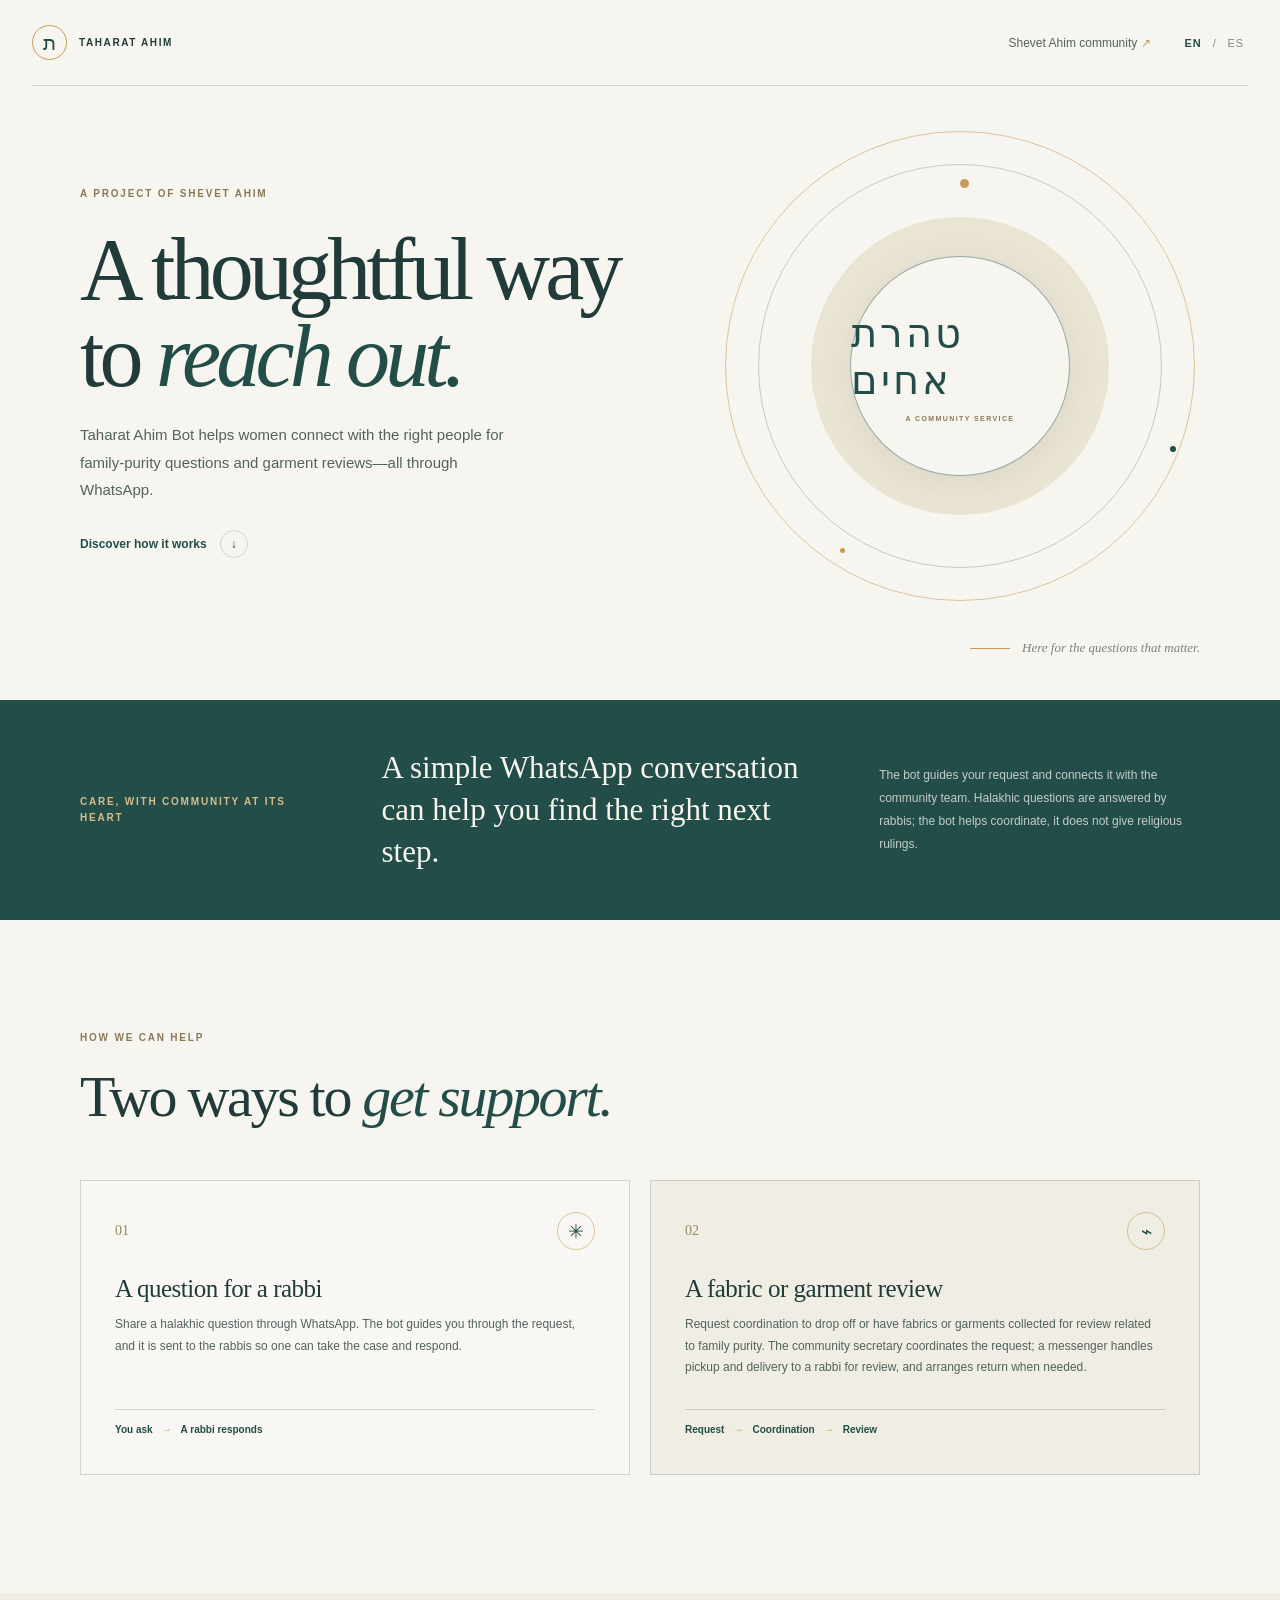
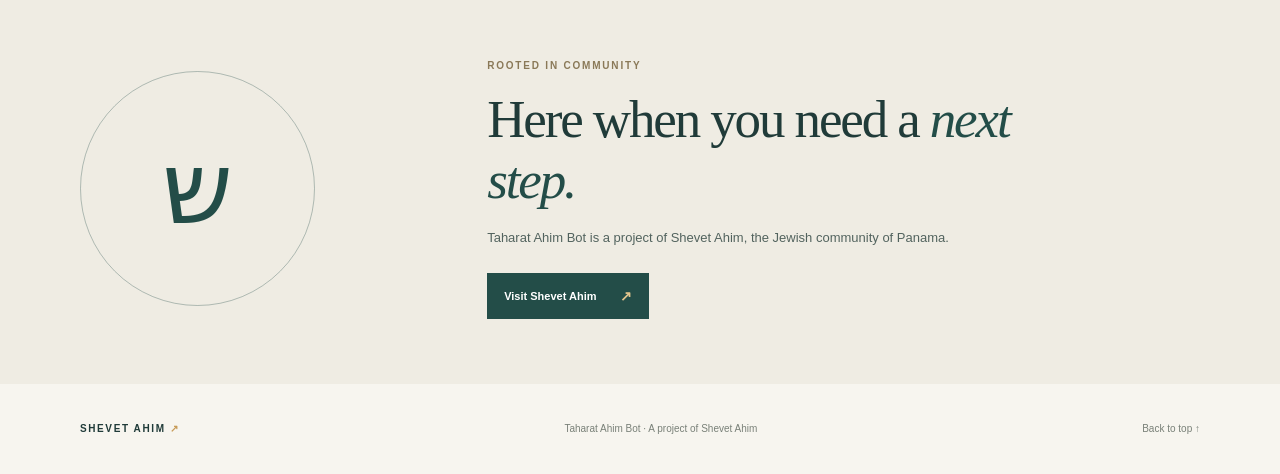
==== index.html @ 083ca439 "Add Taharat Ahim bilingual landing page" ====
<!doctype html>
<html lang="en">
  <head>
    <meta charset="utf-8" />
    <meta name="viewport" content="width=device-width, initial-scale=1" />
    <meta
      name="description"
      content="Taharat Ahim Bot is a project of Shevet Ahim, helping coordinate family-purity questions and garment reviews through WhatsApp."
    />
    <meta name="theme-color" content="#f7f5ef" />
    <meta property="og:type" content="website" />
    <meta property="og:title" content="Taharat Ahim Bot — A project of Shevet Ahim" />
    <meta
      property="og:description"
      content="A community service for family-purity questions and garment reviews, coordinated through WhatsApp."
    />
    <title>Taharat Ahim Bot — A project of Shevet Ahim</title>
    <link rel="icon" href="favicon.svg" type="image/svg+xml" />
    <link rel="stylesheet" href="styles.css" />
    <script src="script.js" defer></script>
  </head>
  <body>
    <a class="skip-link" href="#main">
      <span data-copy="en">Skip to content</span>
      <span data-copy="es" hidden>Saltar al contenido</span>
    </a>

    <header class="topbar">
      <a class="wordmark" href="#top" aria-label="Taharat Ahim Bot">
        <span class="wordmark-mark" aria-hidden="true">ת</span>
        <span class="wordmark-name">TAHARAT AHIM</span>
      </a>

      <div class="topbar-right">
        <a class="community-link" href="https://shevetahim.com/" target="_blank" rel="noopener noreferrer">
          <span data-copy="en">Shevet Ahim community <span aria-hidden="true">↗</span></span>
          <span data-copy="es" hidden>Comunidad Shevet Ahim <span aria-hidden="true">↗</span></span>
        </a>
        <div class="language-switch" role="group" aria-label="Choose language" data-label-en="Choose language" data-label-es="Elegir idioma">
          <button type="button" data-language="en" aria-label="English" aria-pressed="true" lang="en">EN</button>
          <span aria-hidden="true">/</span>
          <button type="button" data-language="es" aria-label="Español" aria-pressed="false" lang="es">ES</button>
        </div>
      </div>
    </header>

    <main id="main">
      <section class="hero section-wrap" id="top" aria-labelledby="hero-title">
        <div class="hero-copy">
          <p class="eyebrow">
            <span data-copy="en">A project of Shevet Ahim</span>
            <span data-copy="es" hidden>Un proyecto de Shevet Ahim</span>
          </p>
          <h1 id="hero-title">
            <span data-copy="en">A thoughtful way<br />to <em>reach out.</em></span>
            <span data-copy="es" hidden>Una forma cercana<br />de <em>pedir orientación.</em></span>
          </h1>
          <p class="hero-intro">
            <span data-copy="en">Taharat Ahim Bot helps women connect with the right people for family-purity questions and garment reviews—all through WhatsApp.</span>
            <span data-copy="es" hidden>Taharat Ahim Bot ayuda a las mujeres a comunicarse con las personas indicadas para consultas de pureza familiar y revisión de prendas, a través de WhatsApp.</span>
          </p>
          <a class="text-link" href="#how-it-works">
            <span data-copy="en">Discover how it works</span>
            <span data-copy="es" hidden>Descubre cómo funciona</span>
            <span class="link-arrow" aria-hidden="true">↓</span>
          </a>
        </div>

        <div class="hero-art" aria-hidden="true">
          <div class="art-sun"></div>
          <div class="art-ring art-ring-one"></div>
          <div class="art-ring art-ring-two"></div>
          <div class="art-center">
            <span class="art-hebrew">טהרת אחים</span>
            <span class="art-caption">
              <span data-copy="en">A COMMUNITY SERVICE</span>
              <span data-copy="es" hidden>UN SERVICIO COMUNITARIO</span>
            </span>
          </div>
          <span class="art-dot art-dot-one"></span>
          <span class="art-dot art-dot-two"></span>
          <span class="art-dot art-dot-three"></span>
        </div>

        <div class="hero-footnote">
          <span class="footnote-line" aria-hidden="true"></span>
          <span data-copy="en">Here for the questions that matter.</span>
          <span data-copy="es" hidden>Para las preguntas que importan.</span>
        </div>
      </section>

      <section class="intro-band" aria-labelledby="community-heading">
        <div class="section-wrap intro-band-inner">
          <p class="section-kicker" id="community-heading">
            <span data-copy="en">Care, with community at its heart</span>
            <span data-copy="es" hidden>Una comunidad que acompaña</span>
          </p>
          <p class="intro-statement">
            <span data-copy="en">A simple WhatsApp conversation can help you find the right next step.</span>
            <span data-copy="es" hidden>Una conversación sencilla por WhatsApp puede ayudarte a encontrar el siguiente paso.</span>
          </p>
          <p class="intro-detail">
            <span data-copy="en">The bot guides your request and connects it with the community team. Halakhic questions are answered by rabbis; the bot helps coordinate, it does not give religious rulings.</span>
            <span data-copy="es" hidden>El bot guía tu solicitud y la conecta con el equipo de la comunidad. Los rabinos responden las consultas halájicas; el bot ayuda a coordinar, no da dictámenes religiosos.</span>
          </p>
        </div>
      </section>

      <section class="services section-wrap" id="how-it-works" aria-labelledby="services-title">
        <div class="section-heading">
          <p class="eyebrow">
            <span data-copy="en">How we can help</span>
            <span data-copy="es" hidden>En qué podemos ayudarte</span>
          </p>
          <h2 id="services-title">
            <span data-copy="en">Two ways to <em>get support.</em></span>
            <span data-copy="es" hidden>Dos formas de recibir <em>acompañamiento.</em></span>
          </h2>
        </div>

        <div class="service-grid">
          <article class="service-card">
            <div class="card-topline"><span>01</span><span class="card-icon" aria-hidden="true">✳</span></div>
            <h3>
              <span data-copy="en">A question for a rabbi</span>
              <span data-copy="es" hidden>Una consulta para los rabinos</span>
            </h3>
            <p>
              <span data-copy="en">Share a halakhic question through WhatsApp. The bot guides you through the request, and it is sent to the rabbis so one can take the case and respond.</span>
              <span data-copy="es" hidden>Envía una consulta halájica por WhatsApp. El bot te guía para presentarla y la hace llegar a los rabinos, para que uno de ellos tome el caso y responda.</span>
            </p>
            <div class="card-path">
              <span data-copy="en">You ask</span><span data-copy="es" hidden>Consultas</span>
              <span aria-hidden="true">→</span>
              <span data-copy="en">A rabbi responds</span><span data-copy="es" hidden>Responde un rabino</span>
            </div>
          </article>

          <article class="service-card service-card-warm">
            <div class="card-topline"><span>02</span><span class="card-icon" aria-hidden="true">⌁</span></div>
            <h3>
              <span data-copy="en">A fabric or garment review</span>
              <span data-copy="es" hidden>Revisión de telas o prendas</span>
            </h3>
            <p>
              <span data-copy="en">Request coordination to drop off or have fabrics or garments collected for review related to family purity. The community secretary coordinates the request; a messenger handles pickup and delivery to a rabbi for review, and arranges return when needed.</span>
              <span data-copy="es" hidden>Solicita coordinar la entrega o recogida de telas o prendas para su revisión en asuntos de pureza familiar. La secretaría coordina la solicitud; un mensajero recoge y entrega la prenda al rabino para su revisión y coordina la devolución cuando sea necesario.</span>
            </p>
            <div class="card-path">
              <span data-copy="en">Request</span><span data-copy="es" hidden>Solicitud</span>
              <span aria-hidden="true">→</span>
              <span data-copy="en">Coordination</span><span data-copy="es" hidden>Coordinación</span>
              <span aria-hidden="true">→</span>
              <span data-copy="en">Review</span><span data-copy="es" hidden>Revisión</span>
            </div>
          </article>
        </div>
      </section>

      <section class="closing-band">
        <div class="section-wrap closing-inner">
          <div class="closing-mark" aria-hidden="true">ש</div>
          <div>
            <p class="eyebrow">
              <span data-copy="en">Rooted in community</span>
              <span data-copy="es" hidden>Al servicio de la comunidad</span>
            </p>
            <h2>
              <span data-copy="en">Here when you need a <em>next step.</em></span>
              <span data-copy="es" hidden>Aquí cuando necesites dar el <em>siguiente paso.</em></span>
            </h2>
            <p class="closing-copy">
              <span data-copy="en">Taharat Ahim Bot is a project of Shevet Ahim, the Jewish community of Panama.</span>
              <span data-copy="es" hidden>Taharat Ahim Bot es un proyecto de Shevet Ahim, la comunidad hebrea de Panamá.</span>
            </p>
            <a class="button-link" href="https://shevetahim.com/" target="_blank" rel="noopener noreferrer">
              <span data-copy="en">Visit Shevet Ahim</span>
              <span data-copy="es" hidden>Visita Shevet Ahim</span>
              <span aria-hidden="true">↗</span>
            </a>
          </div>
        </div>
      </section>
    </main>

    <footer class="footer section-wrap">
      <a class="footer-brand" href="https://shevetahim.com/" target="_blank" rel="noopener noreferrer">SHEVET AHIM <span aria-hidden="true">↗</span></a>
      <p>
        <span data-copy="en">Taharat Ahim Bot · A project of Shevet Ahim</span>
        <span data-copy="es" hidden>Taharat Ahim Bot · Un proyecto de Shevet Ahim</span>
      </p>
      <a class="footer-top" href="#top">
        <span data-copy="en">Back to top ↑</span>
        <span data-copy="es" hidden>Volver arriba ↑</span>
      </a>
    </footer>
  </body>
</html>
---- styles.css ----
:root {
  color-scheme: light;
  --paper: #f7f5ef;
  --paper-dark: #efece3;
  --ink: #203b39;
  --ink-soft: #52635e;
  --green: #234d48;
  --green-dark: #183a36;
  --gold: #c79b57;
  --line: rgba(32, 59, 57, 0.18);
  --serif: "Iowan Old Style", "Palatino Linotype", "Book Antiqua", Georgia, serif;
  --sans: "Avenir Next", Avenir, "Segoe UI", sans-serif;
}

*,
*::before,
*::after {
  box-sizing: border-box;
}

html {
  scroll-behavior: smooth;
}

body {
  margin: 0;
  background: var(--paper);
  color: var(--ink);
  font-family: var(--sans);
  -webkit-font-smoothing: antialiased;
}

button,
a {
  color: inherit;
  font: inherit;
}

a {
  text-decoration-thickness: 1px;
  text-underline-offset: 4px;
}

a:focus-visible,
button:focus-visible {
  outline: 3px solid var(--gold);
  outline-offset: 4px;
}

.skip-link {
  position: absolute;
  z-index: 10;
  top: 0.75rem;
  left: 0.75rem;
  padding: 0.75rem 1rem;
  transform: translateY(-150%);
  background: white;
  color: var(--ink);
}

.skip-link:focus {
  transform: translateY(0);
}

.section-wrap {
  width: min(1120px, calc(100% - 64px));
  margin-inline: auto;
}

.topbar {
  width: min(1320px, calc(100% - 64px));
  min-height: 86px;
  margin: 0 auto;
  display: flex;
  align-items: center;
  justify-content: space-between;
  border-bottom: 1px solid var(--line);
}

.wordmark {
  display: inline-flex;
  align-items: center;
  gap: 12px;
  text-decoration: none;
}

.wordmark-mark {
  display: grid;
  width: 35px;
  height: 35px;
  place-items: center;
  border: 1px solid var(--gold);
  border-radius: 50%;
  color: var(--green);
  font-family: var(--serif);
  font-size: 20px;
}

.wordmark-name,
.footer-brand {
  font-size: 10px;
  font-weight: 700;
  letter-spacing: 0.16em;
}

.topbar-right {
  display: flex;
  align-items: center;
  gap: 30px;
}

.community-link {
  color: var(--ink-soft);
  font-size: 12px;
  text-decoration: none;
}

.community-link span span {
  color: var(--gold);
}

.language-switch {
  display: inline-flex;
  align-items: center;
  gap: 7px;
  color: #8b9189;
  font-size: 11px;
  letter-spacing: 0.08em;
}

.language-switch button {
  padding: 7px 4px;
  border: 0;
  background: transparent;
  color: #838a82;
  cursor: pointer;
  font-size: 11px;
  letter-spacing: inherit;
}

.language-switch button[aria-pressed="true"] {
  color: var(--green);
  font-weight: 700;
}

.hero {
  position: relative;
  display: grid;
  min-height: 570px;
  grid-template-columns: 1fr 0.9fr;
  align-items: center;
  padding-top: 40px;
  padding-bottom: 94px;
}

.hero-copy {
  position: relative;
  z-index: 1;
  padding-top: 12px;
}

.eyebrow,
.section-kicker {
  margin: 0;
  color: #8a7958;
  font-size: 10px;
  font-weight: 700;
  letter-spacing: 0.18em;
  line-height: 1.6;
  text-transform: uppercase;
}

h1,
h2,
h3,
p {
  margin-top: 0;
}

.hero h1 {
  margin: 24px 0 21px;
  font-family: var(--serif);
  font-size: clamp(56px, 7vw, 88px);
  font-weight: 500;
  letter-spacing: -0.055em;
  line-height: 0.99;
}

h1 em,
h2 em {
  color: var(--green);
  font-weight: 500;
}

.hero-intro {
  max-width: 430px;
  margin-bottom: 26px;
  color: var(--ink-soft);
  font-size: 15px;
  line-height: 1.85;
}

.text-link {
  display: inline-flex;
  align-items: center;
  gap: 13px;
  color: var(--green);
  font-size: 12px;
  font-weight: 700;
  text-decoration: none;
}

.link-arrow {
  display: grid;
  width: 28px;
  height: 28px;
  place-items: center;
  border: 1px solid var(--line);
  border-radius: 50%;
  transition: transform 180ms ease;
}

.text-link:hover .link-arrow {
  transform: translateY(3px);
}

.hero-art {
  position: relative;
  width: min(100%, 480px);
  aspect-ratio: 1;
  justify-self: end;
  display: grid;
  place-items: center;
}

.art-sun {
  position: absolute;
  width: 62%;
  aspect-ratio: 1;
  border-radius: 50%;
  background: #e5dec9;
  opacity: 0.72;
}

.art-ring {
  position: absolute;
  border: 1px solid rgba(35, 77, 72, 0.25);
  border-radius: 50%;
}

.art-ring-one {
  width: 84%;
  aspect-ratio: 1;
}

.art-ring-two {
  width: 98%;
  aspect-ratio: 1;
  border-color: rgba(199, 155, 87, 0.55);
}

.art-center {
  position: relative;
  z-index: 1;
  display: flex;
  width: 46%;
  aspect-ratio: 1;
  flex-direction: column;
  align-items: center;
  justify-content: center;
  gap: 11px;
  border: 1px solid rgba(35, 77, 72, 0.45);
  border-radius: 50%;
  background: var(--paper);
  box-shadow: 0 8px 35px rgba(35, 77, 72, 0.08);
}

.art-hebrew {
  color: var(--green);
  font-family: var(--serif);
  font-size: clamp(24px, 4vw, 40px);
  letter-spacing: 0.08em;
}

.art-caption {
  color: #8a7958;
  font-size: 7px;
  font-weight: 700;
  letter-spacing: 0.2em;
}

.art-dot {
  position: absolute;
  z-index: 2;
  width: 9px;
  height: 9px;
  border-radius: 50%;
  background: var(--gold);
}

.art-dot-one {
  top: 11%;
  left: 50%;
}

.art-dot-two {
  right: 5%;
  bottom: 32%;
  width: 6px;
  height: 6px;
  background: var(--green);
}

.art-dot-three {
  bottom: 11%;
  left: 25%;
  width: 5px;
  height: 5px;
}

.hero-footnote {
  position: absolute;
  right: 0;
  bottom: 44px;
  display: flex;
  align-items: center;
  gap: 12px;
  color: #7c837a;
  font-family: var(--serif);
  font-size: 13px;
  font-style: italic;
}

.footnote-line {
  display: inline-block;
  width: 40px;
  height: 1px;
  background: var(--gold);
}

.intro-band {
  background: var(--green);
  color: #f8f6ef;
}

.intro-band-inner {
  display: grid;
  min-height: 220px;
  grid-template-columns: 0.7fr 1.25fr 0.9fr;
  align-items: center;
  gap: 52px;
  padding-block: 42px;
}

.intro-band .section-kicker {
  color: #d8bd8e;
}

.intro-statement {
  margin: 0;
  font-family: var(--serif);
  font-size: clamp(22px, 2.6vw, 31px);
  line-height: 1.35;
}

.intro-detail {
  margin: 0;
  color: rgba(248, 246, 239, 0.76);
  font-size: 12px;
  line-height: 1.9;
}

.services {
  padding-top: 110px;
  padding-bottom: 118px;
}

.section-heading {
  max-width: 600px;
  margin-bottom: 50px;
}

.section-heading h2,
.closing-inner h2 {
  margin: 18px 0 0;
  font-family: var(--serif);
  font-size: clamp(38px, 5vw, 58px);
  font-weight: 500;
  letter-spacing: -0.04em;
  line-height: 1.14;
}

.service-grid {
  display: grid;
  grid-template-columns: repeat(2, minmax(0, 1fr));
  gap: 20px;
}

.service-card {
  min-height: 295px;
  padding: 31px 34px 27px;
  border: 1px solid var(--line);
  background: rgba(255, 255, 255, 0.21);
}

.service-card-warm {
  background: #f0ede4;
}

.card-topline {
  display: flex;
  align-items: center;
  justify-content: space-between;
  color: #998865;
  font-family: var(--serif);
  font-size: 14px;
}

.card-icon {
  display: grid;
  width: 38px;
  height: 38px;
  place-items: center;
  border: 1px solid rgba(199, 155, 87, 0.58);
  border-radius: 50%;
  color: var(--green);
  font-size: 19px;
}

.service-card h3 {
  margin: 25px 0 11px;
  font-family: var(--serif);
  font-size: 25px;
  font-weight: 500;
  letter-spacing: -0.02em;
}

.service-card > p {
  max-width: 470px;
  min-height: 76px;
  margin-bottom: 19px;
  color: var(--ink-soft);
  font-size: 12px;
  line-height: 1.8;
}

.card-path {
  display: flex;
  align-items: center;
  gap: 9px;
  padding-top: 14px;
  border-top: 1px solid var(--line);
  color: var(--green);
  font-size: 10px;
  font-weight: 700;
}

.card-path [aria-hidden="true"] {
  color: var(--gold);
}

.closing-band {
  overflow: hidden;
  background: var(--paper-dark);
}

.closing-inner {
  position: relative;
  display: grid;
  min-height: 340px;
  grid-template-columns: 0.72fr 1.5fr;
  align-items: center;
  gap: 65px;
  padding-block: 65px;
}

.closing-mark {
  display: grid;
  width: min(100%, 235px);
  aspect-ratio: 1;
  place-items: center;
  border: 1px solid rgba(35, 77, 72, 0.32);
  border-radius: 50%;
  color: var(--green);
  font-family: var(--serif);
  font-size: 100px;
}

.closing-inner h2 {
  max-width: 600px;
  margin-top: 15px;
  font-size: clamp(35px, 4.5vw, 53px);
}

.closing-copy {
  margin: 17px 0 23px;
  color: var(--ink-soft);
  font-size: 13px;
  line-height: 1.75;
}

.button-link {
  display: inline-flex;
  min-height: 46px;
  align-items: center;
  gap: 24px;
  padding: 0 17px;
  background: var(--green);
  color: white;
  font-size: 11px;
  font-weight: 600;
  text-decoration: none;
  transition: background 180ms ease;
}

.button-link:hover {
  background: var(--green-dark);
}

.button-link span:last-child {
  color: #e2c48d;
  font-size: 14px;
}

.footer {
  display: flex;
  min-height: 90px;
  align-items: center;
  justify-content: space-between;
  gap: 20px;
}

.footer-brand {
  text-decoration: none;
}

.footer-brand span {
  color: var(--gold);
}

.footer p,
.footer-top {
  margin: 0;
  color: #798078;
  font-size: 10px;
  text-decoration: none;
}

.footer-top:hover,
.community-link:hover {
  color: var(--green);
}

[hidden] {
  display: none !important;
}

@media (max-width: 800px) {
  .section-wrap,
  .topbar {
    width: min(100% - 40px, 600px);
  }

  .topbar {
    min-height: 74px;
  }

  .topbar-right {
    gap: 17px;
  }

  .community-link {
    display: none;
  }

  .hero {
    min-height: 0;
    grid-template-columns: 1fr 0.8fr;
    padding-top: 70px;
    padding-bottom: 100px;
  }

  .hero h1 {
    font-size: clamp(49px, 9vw, 70px);
  }

  .hero-intro {
    font-size: 13px;
  }

  .hero-art {
    width: 115%;
    margin-right: -10%;
  }

  .intro-band-inner {
    min-height: 0;
    grid-template-columns: 1fr 1.5fr;
    gap: 18px 30px;
    padding-block: 37px;
  }

  .intro-detail {
    grid-column: 2;
  }

  .services {
    padding-block: 82px;
  }

  .service-grid {
    gap: 13px;
  }

  .service-card {
    padding: 25px 22px;
  }

  .service-card > p {
    min-height: 120px;
  }

  .closing-inner {
    grid-template-columns: 0.6fr 1.5fr;
    gap: 35px;
  }

  .closing-mark {
    font-size: 75px;
  }
}

@media (max-width: 560px) {
  .section-wrap,
  .topbar {
    width: calc(100% - 40px);
  }

  .topbar {
    min-height: 68px;
  }

  .wordmark {
    gap: 9px;
  }

  .wordmark-mark {
    width: 31px;
    height: 31px;
    font-size: 18px;
  }

  .wordmark-name {
    font-size: 9px;
  }

  .hero {
    grid-template-columns: 1fr;
    padding-top: 53px;
    padding-bottom: 85px;
  }

  .hero-copy {
    padding-top: 0;
  }

  .hero h1 {
    margin-top: 19px;
    font-size: clamp(55px, 14vw, 76px);
  }

  .hero-intro {
    max-width: 370px;
    font-size: 14px;
  }

  .hero-art {
    width: min(83%, 340px);
    justify-self: center;
    margin: 30px auto 0;
  }

  .hero-footnote {
    right: 0;
    bottom: 31px;
    font-size: 12px;
  }

  .intro-band-inner {
    grid-template-columns: 1fr;
    gap: 15px;
    padding-block: 34px;
  }

  .intro-statement {
    max-width: 400px;
    font-size: 26px;
  }

  .intro-detail {
    grid-column: auto;
    font-size: 12px;
  }

  .services {
    padding-block: 72px;
  }

  .section-heading {
    margin-bottom: 31px;
  }

  .section-heading h2 {
    font-size: 43px;
  }

  .service-grid {
    grid-template-columns: 1fr;
    gap: 13px;
  }

  .service-card {
    min-height: 0;
    padding: 25px 24px 23px;
  }

  .service-card h3 {
    font-size: 24px;
  }

  .service-card > p {
    min-height: 0;
    margin-bottom: 19px;
    font-size: 12px;
  }

  .closing-inner {
    grid-template-columns: 1fr;
    gap: 27px;
    padding-block: 45px;
  }

  .closing-mark {
    width: 88px;
    font-size: 48px;
  }

  .closing-inner h2 {
    font-size: 41px;
  }

  .footer {
    min-height: 105px;
    flex-wrap: wrap;
    justify-content: space-between;
    gap: 9px 16px;
    padding-block: 20px;
  }

  .footer p {
    order: 1;
    width: 100%;
  }
}

@media (prefers-reduced-motion: reduce) {
  *,
  *::before,
  *::after {
    scroll-behavior: auto !important;
    transition-duration: 0.01ms !important;
    animation-duration: 0.01ms !important;
    animation-iteration-count: 1 !important;
  }
}
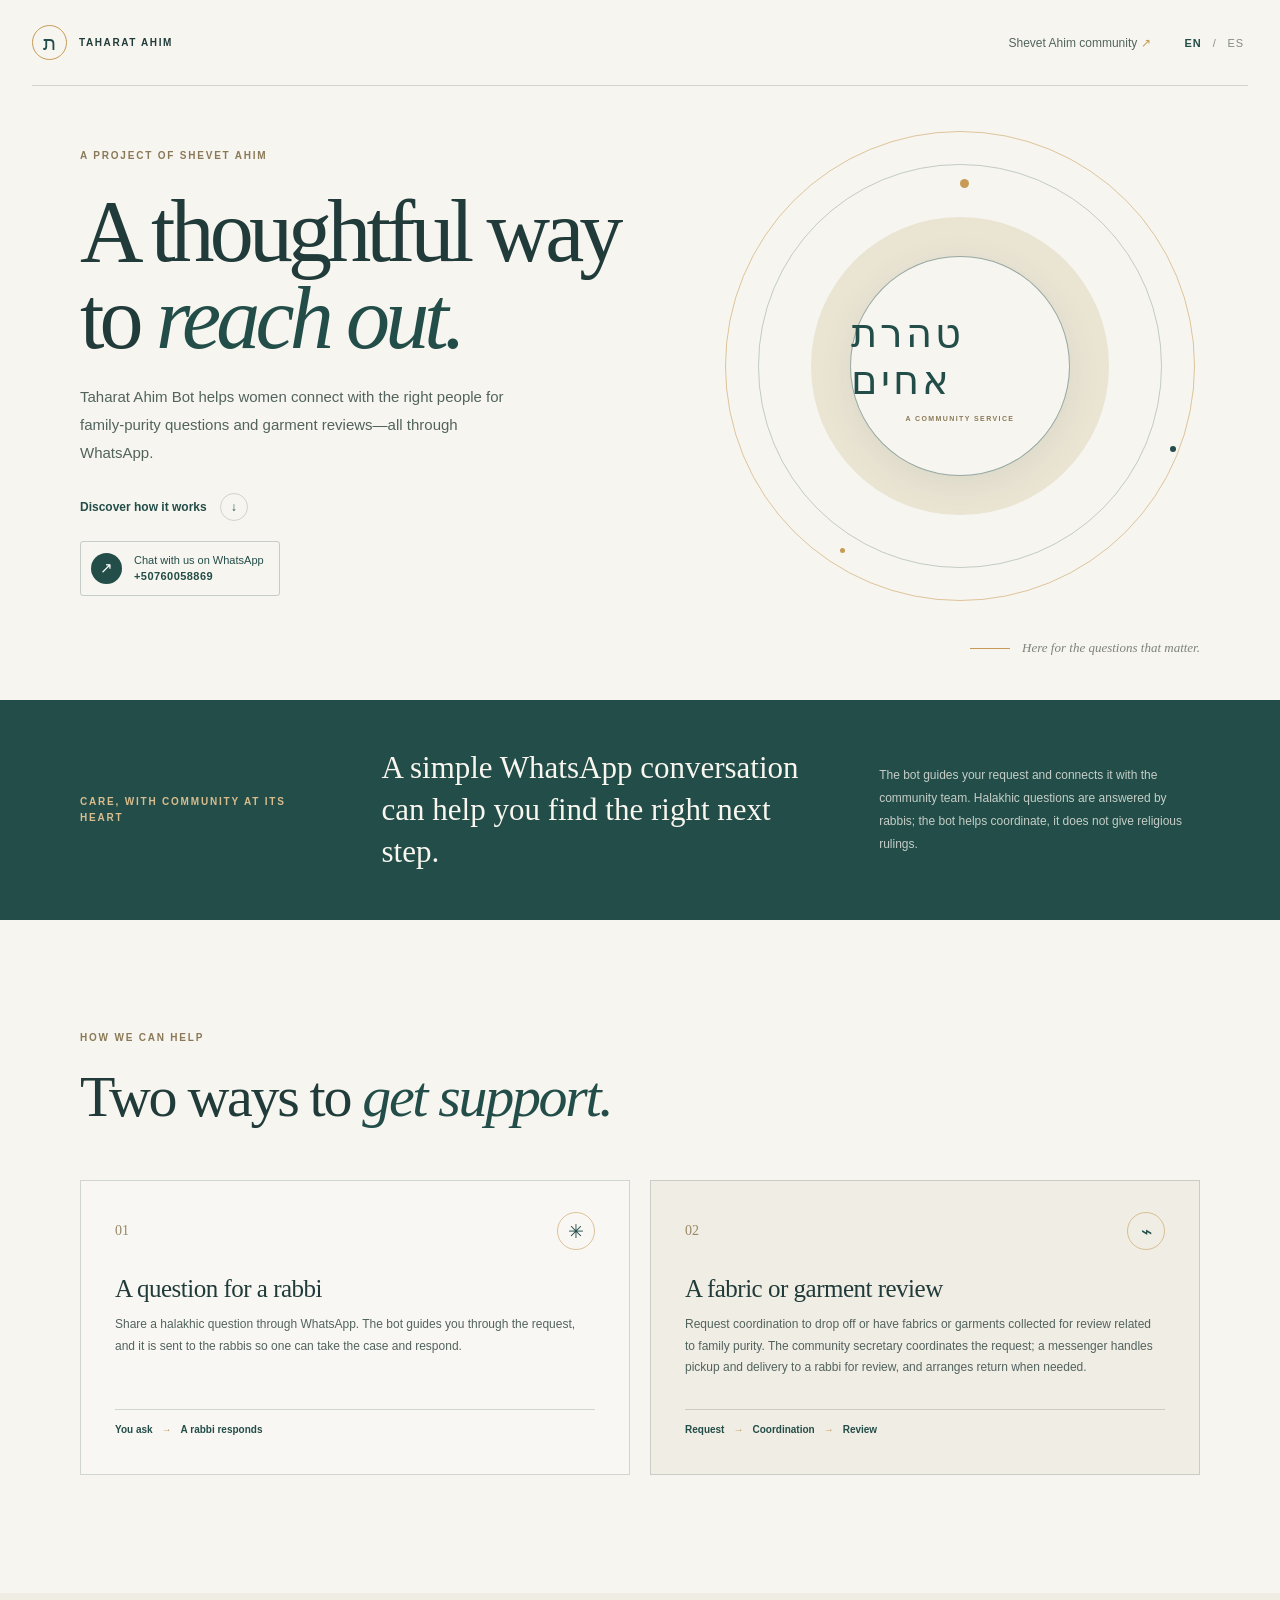
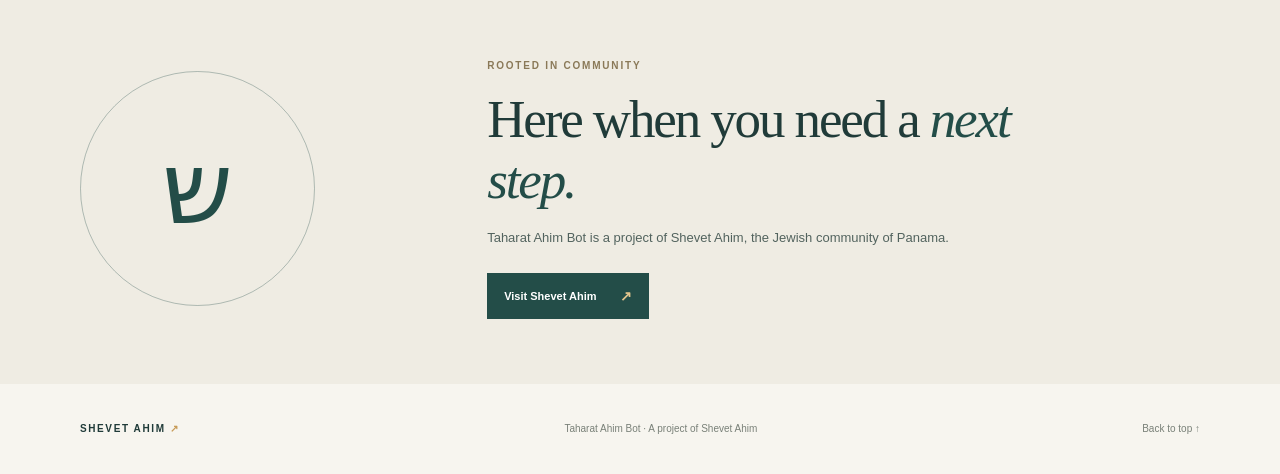
==== commit db3a47bf: "Add configurable WhatsApp contact link" ====
--- a/index.html
+++ b/index.html
@@ -17,6 +17,7 @@
     <title>Taharat Ahim Bot — A project of Shevet Ahim</title>
     <link rel="icon" href="favicon.svg" type="image/svg+xml" />
     <link rel="stylesheet" href="styles.css" />
+    <script src="config.js" defer></script>
     <script src="script.js" defer></script>
   </head>
   <body>
@@ -63,6 +64,14 @@
             <span data-copy="en">Discover how it works</span>
             <span data-copy="es" hidden>Descubre cómo funciona</span>
             <span class="link-arrow" aria-hidden="true">↓</span>
+          </a>
+          <a class="whatsapp-link" data-whatsapp-contact hidden target="_blank" rel="noopener noreferrer">
+            <span class="whatsapp-icon" aria-hidden="true">↗</span>
+            <span>
+              <span data-copy="en">Chat with us on WhatsApp</span>
+              <span data-copy="es" hidden>Escríbenos por WhatsApp</span>
+              <strong data-whatsapp-number></strong>
+            </span>
           </a>
         </div>
 
--- a/styles.css
+++ b/styles.css
@@ -224,6 +224,47 @@
   transform: translateY(3px);
 }
 
+.whatsapp-link {
+  display: flex;
+  width: fit-content;
+  max-width: 100%;
+  align-items: center;
+  gap: 12px;
+  margin-top: 20px;
+  padding: 10px 15px 10px 10px;
+  border: 1px solid rgba(35, 77, 72, 0.24);
+  border-radius: 3px;
+  color: var(--green);
+  font-size: 11px;
+  line-height: 1.5;
+  text-decoration: none;
+  transition: border-color 180ms ease, background 180ms ease;
+}
+
+.whatsapp-link:hover {
+  border-color: var(--green);
+  background: rgba(35, 77, 72, 0.045);
+}
+
+.whatsapp-icon {
+  display: grid;
+  width: 31px;
+  height: 31px;
+  flex: 0 0 auto;
+  place-items: center;
+  border-radius: 50%;
+  background: var(--green);
+  color: white;
+  font-size: 15px;
+}
+
+.whatsapp-link strong {
+  display: block;
+  font-size: 11px;
+  font-weight: 600;
+  letter-spacing: 0.04em;
+}
+
 .hero-art {
   position: relative;
   width: min(100%, 480px);
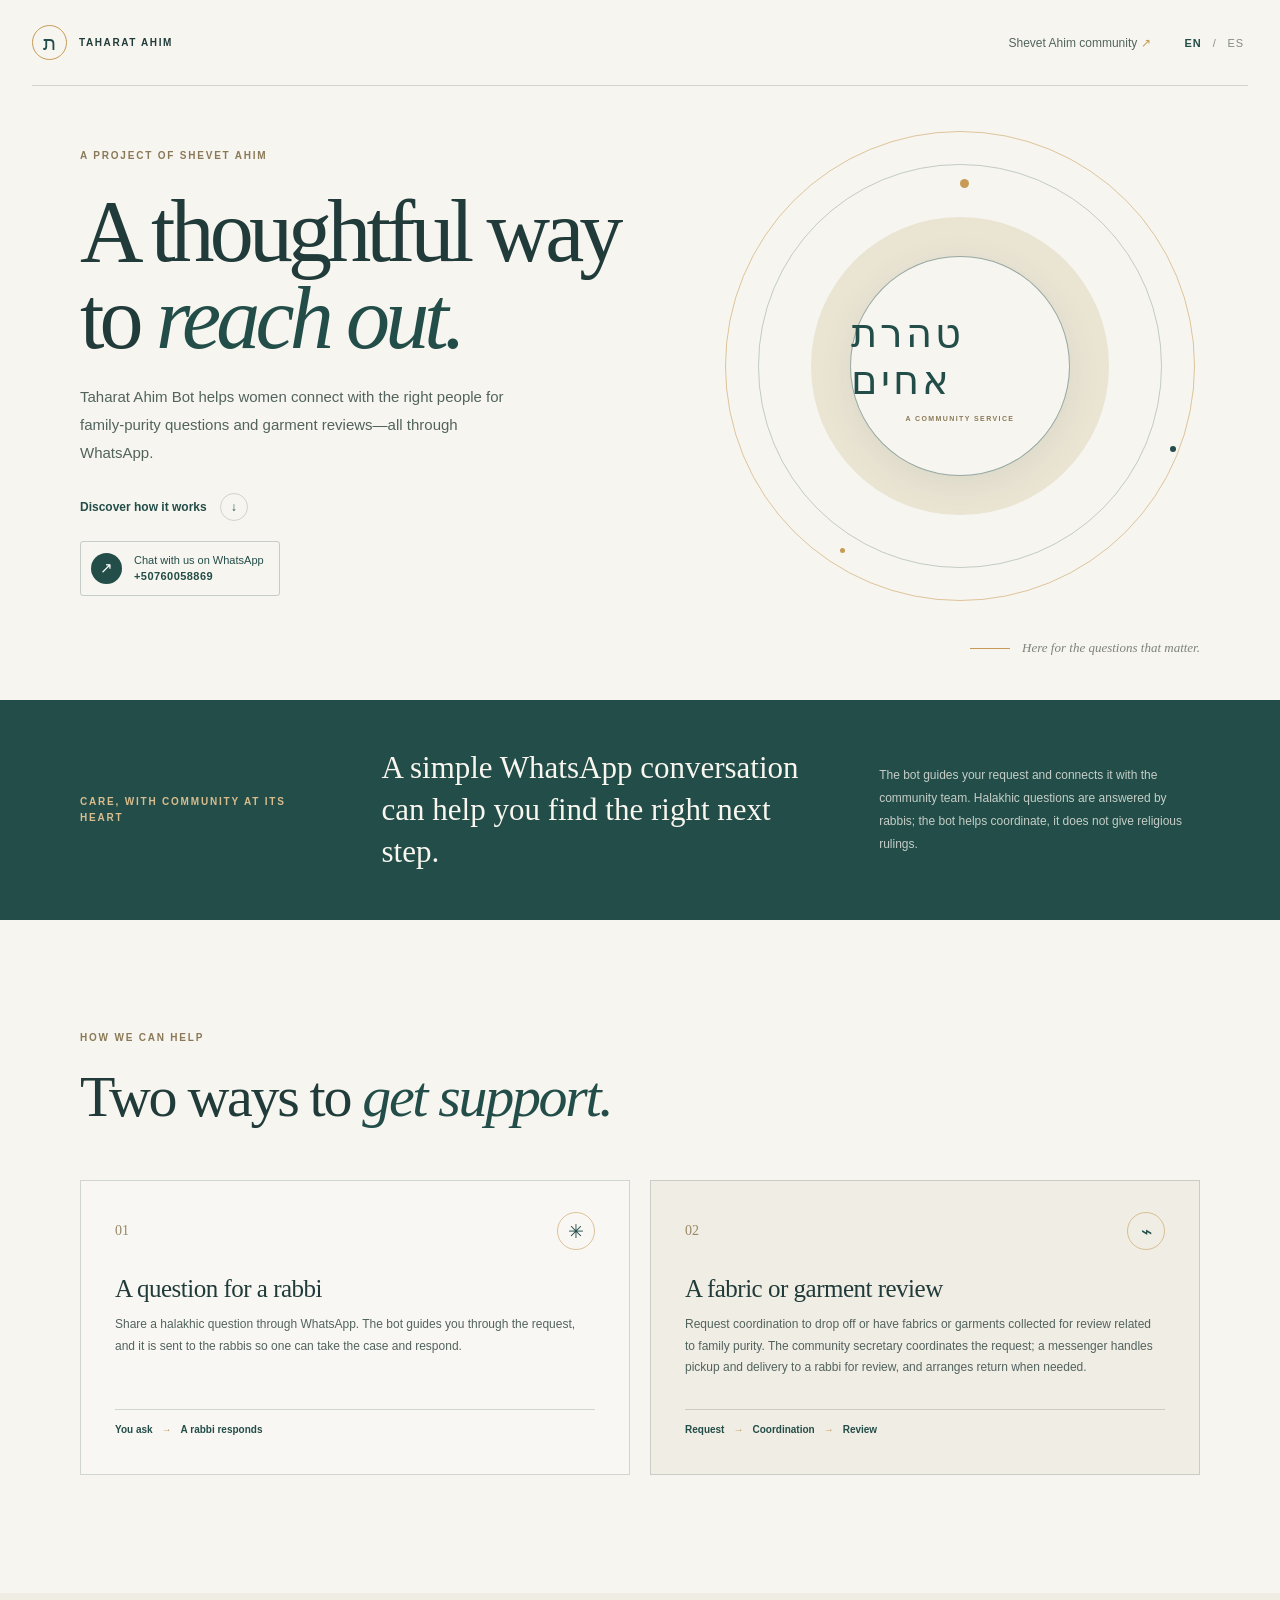
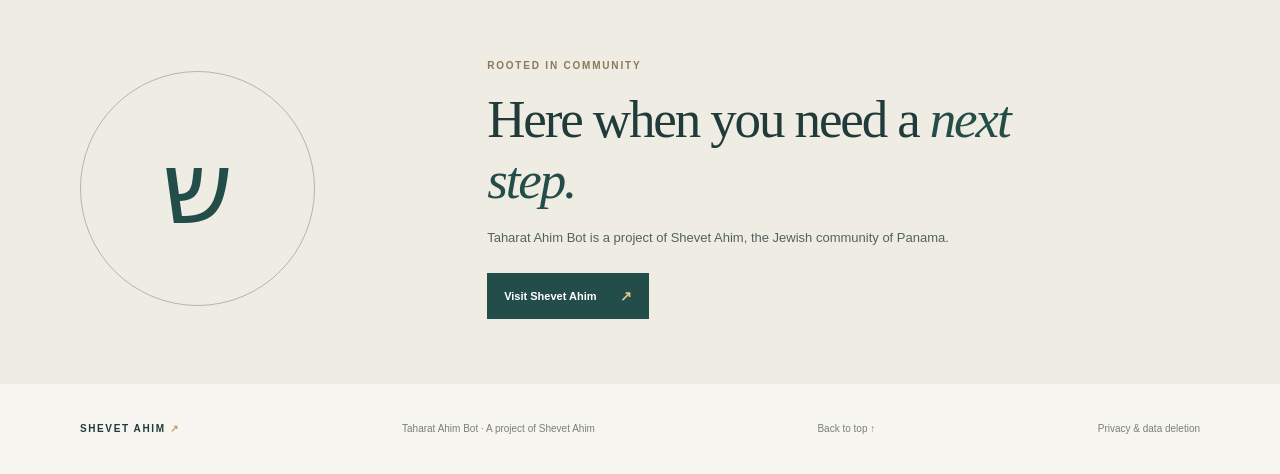
==== commit 5dbd4c53: "Add privacy and data deletion page" ====
--- a/index.html
+++ b/index.html
@@ -202,6 +202,10 @@
         <span data-copy="en">Back to top ↑</span>
         <span data-copy="es" hidden>Volver arriba ↑</span>
       </a>
+      <a class="footer-top" href="privacy.html">
+        <span data-copy="en">Privacy &amp; data deletion</span>
+        <span data-copy="es" hidden>Privacidad y eliminación de datos</span>
+      </a>
     </footer>
   </body>
 </html>
--- a/styles.css
+++ b/styles.css
@@ -592,6 +592,73 @@
   color: var(--green);
 }
 
+.privacy-hero {
+  padding-top: 92px;
+  padding-bottom: 68px;
+  border-bottom: 1px solid var(--line);
+}
+
+.privacy-hero h1 {
+  max-width: 850px;
+  margin: 21px 0 18px;
+  font-family: var(--serif);
+  font-size: clamp(48px, 7vw, 76px);
+  font-weight: 500;
+  letter-spacing: -0.05em;
+  line-height: 1.05;
+}
+
+.privacy-hero h1 em {
+  color: var(--green);
+  font-weight: 500;
+}
+
+.privacy-intro {
+  max-width: 620px;
+  margin-bottom: 0;
+  color: var(--ink-soft);
+  font-size: 15px;
+  line-height: 1.85;
+}
+
+.privacy-content {
+  max-width: 820px;
+  padding-block: 22px 86px;
+}
+
+.privacy-section {
+  padding-block: 38px 32px;
+  border-bottom: 1px solid var(--line);
+}
+
+.privacy-section h2 {
+  margin: 11px 0 18px;
+  font-family: var(--serif);
+  font-size: clamp(30px, 4vw, 40px);
+  font-weight: 500;
+  letter-spacing: -0.035em;
+  line-height: 1.2;
+}
+
+.privacy-section > p:not(.section-kicker) {
+  max-width: 720px;
+  margin-bottom: 16px;
+  color: var(--ink-soft);
+  font-size: 14px;
+  line-height: 1.9;
+}
+
+.privacy-section strong {
+  color: var(--green-dark);
+  font-weight: 700;
+}
+
+.privacy-note {
+  padding: 17px 20px;
+  border-left: 2px solid var(--gold);
+  background: rgba(239, 236, 227, 0.7);
+}
+
 [hidden] {
   display: none !important;
 }
@@ -693,6 +760,31 @@
 
   .wordmark-name {
     font-size: 9px;
+  }
+
+  .privacy-hero {
+    padding-top: 63px;
+    padding-bottom: 47px;
+  }
+
+  .privacy-hero h1 {
+    font-size: clamp(43px, 12vw, 60px);
+  }
+
+  .privacy-intro {
+    font-size: 14px;
+  }
+
+  .privacy-content {
+    padding-bottom: 55px;
+  }
+
+  .privacy-section {
+    padding-block: 31px 25px;
+  }
+
+  .privacy-section > p:not(.section-kicker) {
+    font-size: 13px;
   }
 
   .hero {
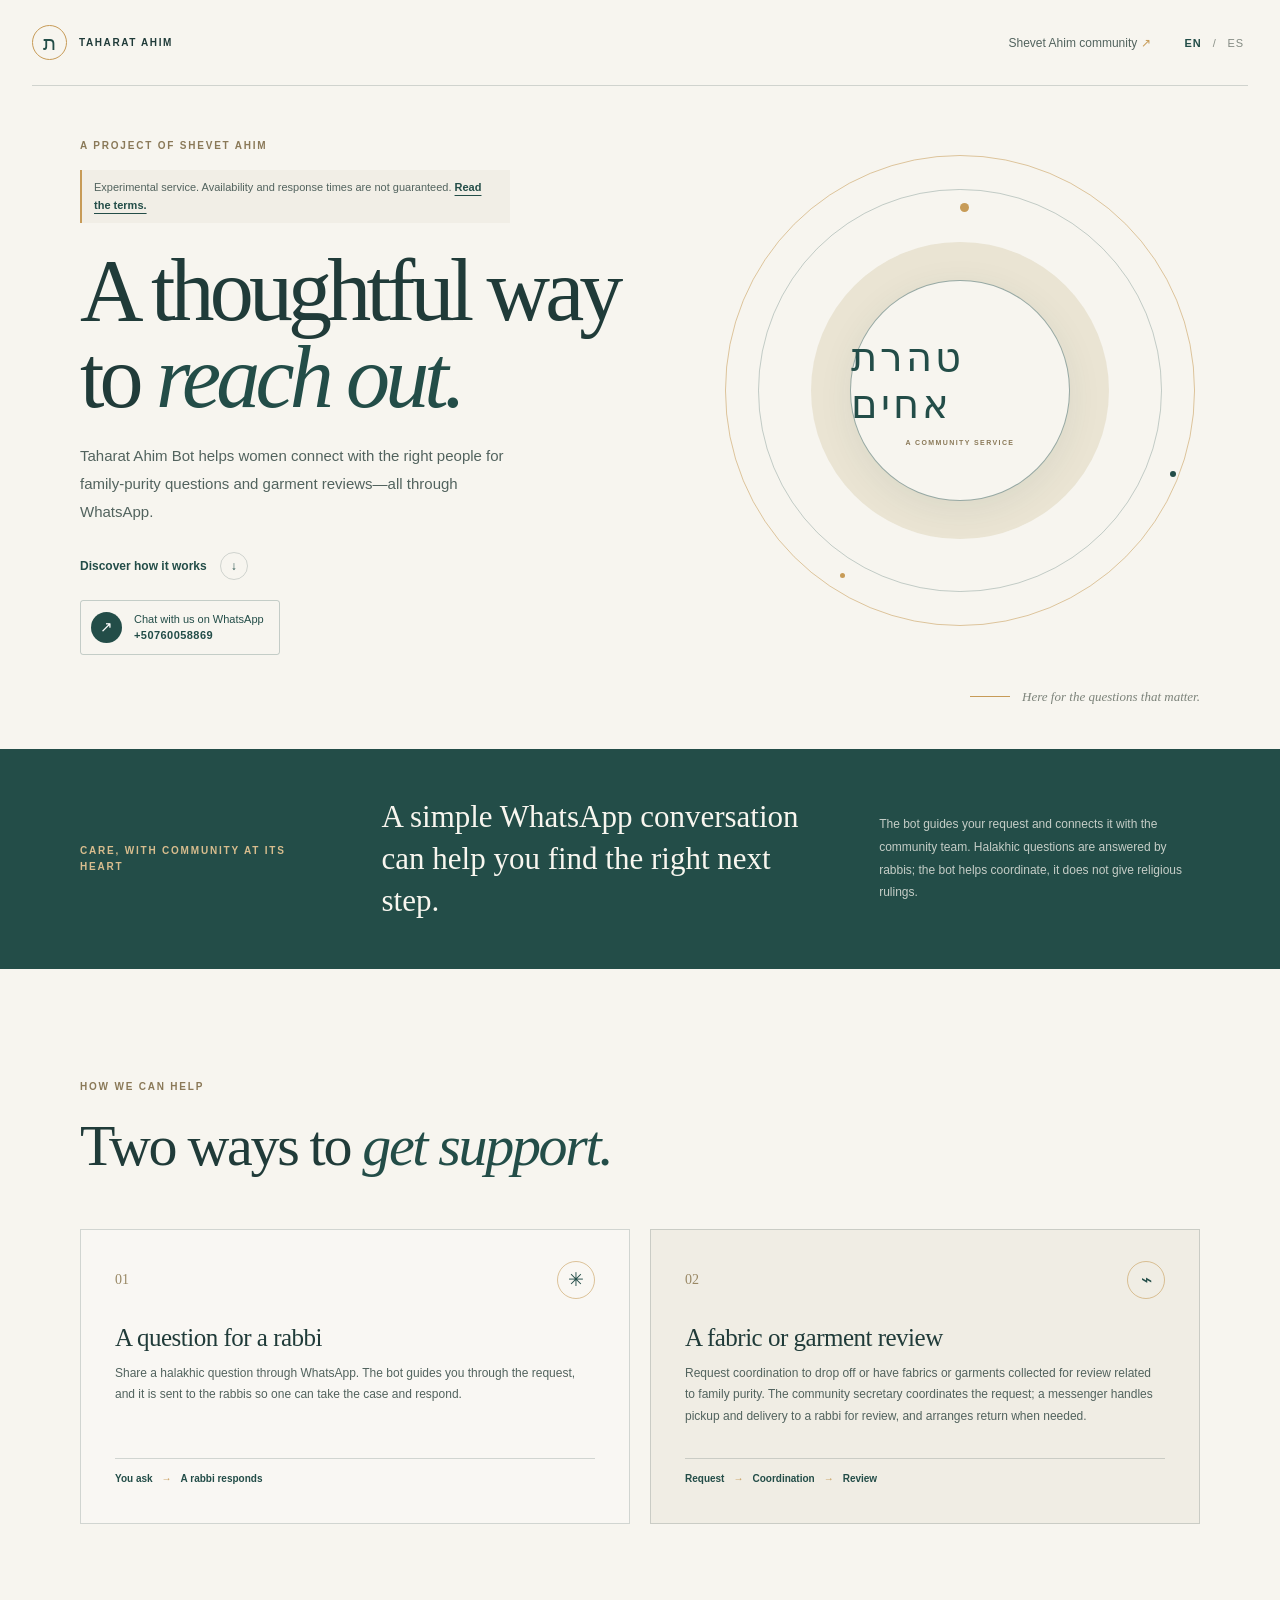
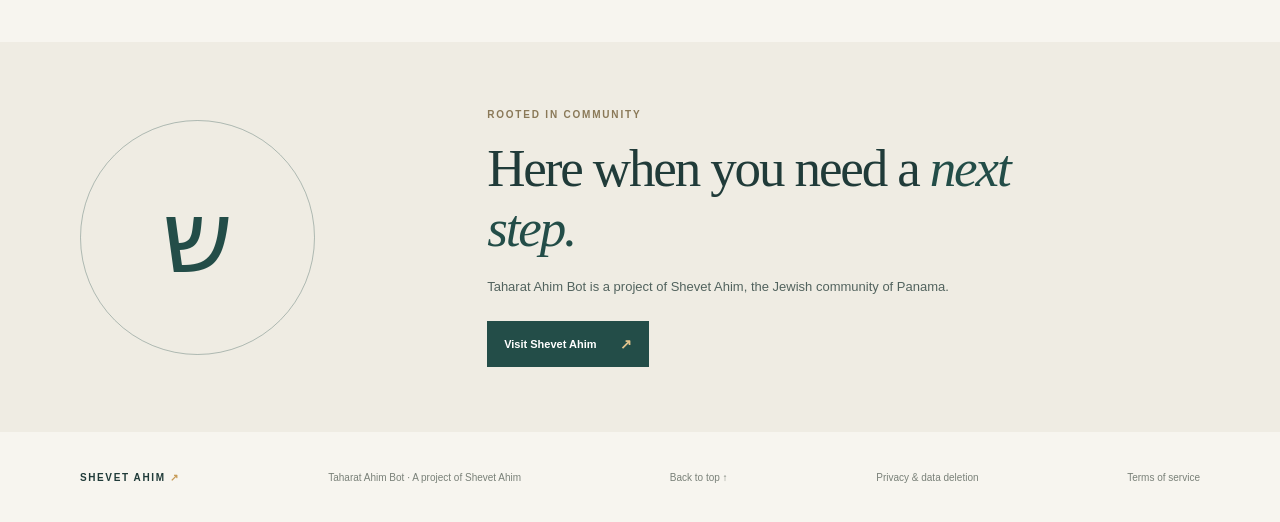
==== commit 69347b3f: "Add experimental service terms" ====
--- a/index.html
+++ b/index.html
@@ -52,6 +52,10 @@
             <span data-copy="en">A project of Shevet Ahim</span>
             <span data-copy="es" hidden>Un proyecto de Shevet Ahim</span>
           </p>
+          <p class="experimental-notice">
+            <span data-copy="en">Experimental service. Availability and response times are not guaranteed. <a href="terms.html">Read the terms.</a></span>
+            <span data-copy="es" hidden>Servicio experimental. No se garantiza disponibilidad ni tiempo de respuesta. <a href="terms.html">Lee las condiciones.</a></span>
+          </p>
           <h1 id="hero-title">
             <span data-copy="en">A thoughtful way<br />to <em>reach out.</em></span>
             <span data-copy="es" hidden>Una forma cercana<br />de <em>pedir orientación.</em></span>
@@ -206,6 +210,10 @@
         <span data-copy="en">Privacy &amp; data deletion</span>
         <span data-copy="es" hidden>Privacidad y eliminación de datos</span>
       </a>
+      <a class="footer-top" href="terms.html">
+        <span data-copy="en">Terms of service</span>
+        <span data-copy="es" hidden>Condiciones del servicio</span>
+      </a>
     </footer>
   </body>
 </html>
--- a/styles.css
+++ b/styles.css
@@ -159,6 +159,23 @@
   padding-top: 12px;
 }
 
+.experimental-notice {
+  width: fit-content;
+  max-width: 430px;
+  margin: 16px 0 0;
+  padding: 9px 12px;
+  border-left: 2px solid var(--gold);
+  background: rgba(239, 236, 227, 0.7);
+  color: var(--ink-soft);
+  font-size: 11px;
+  line-height: 1.6;
+}
+
+.experimental-notice a {
+  color: var(--green);
+  font-weight: 700;
+}
+
 .eyebrow,
 .section-kicker {
   margin: 0;
